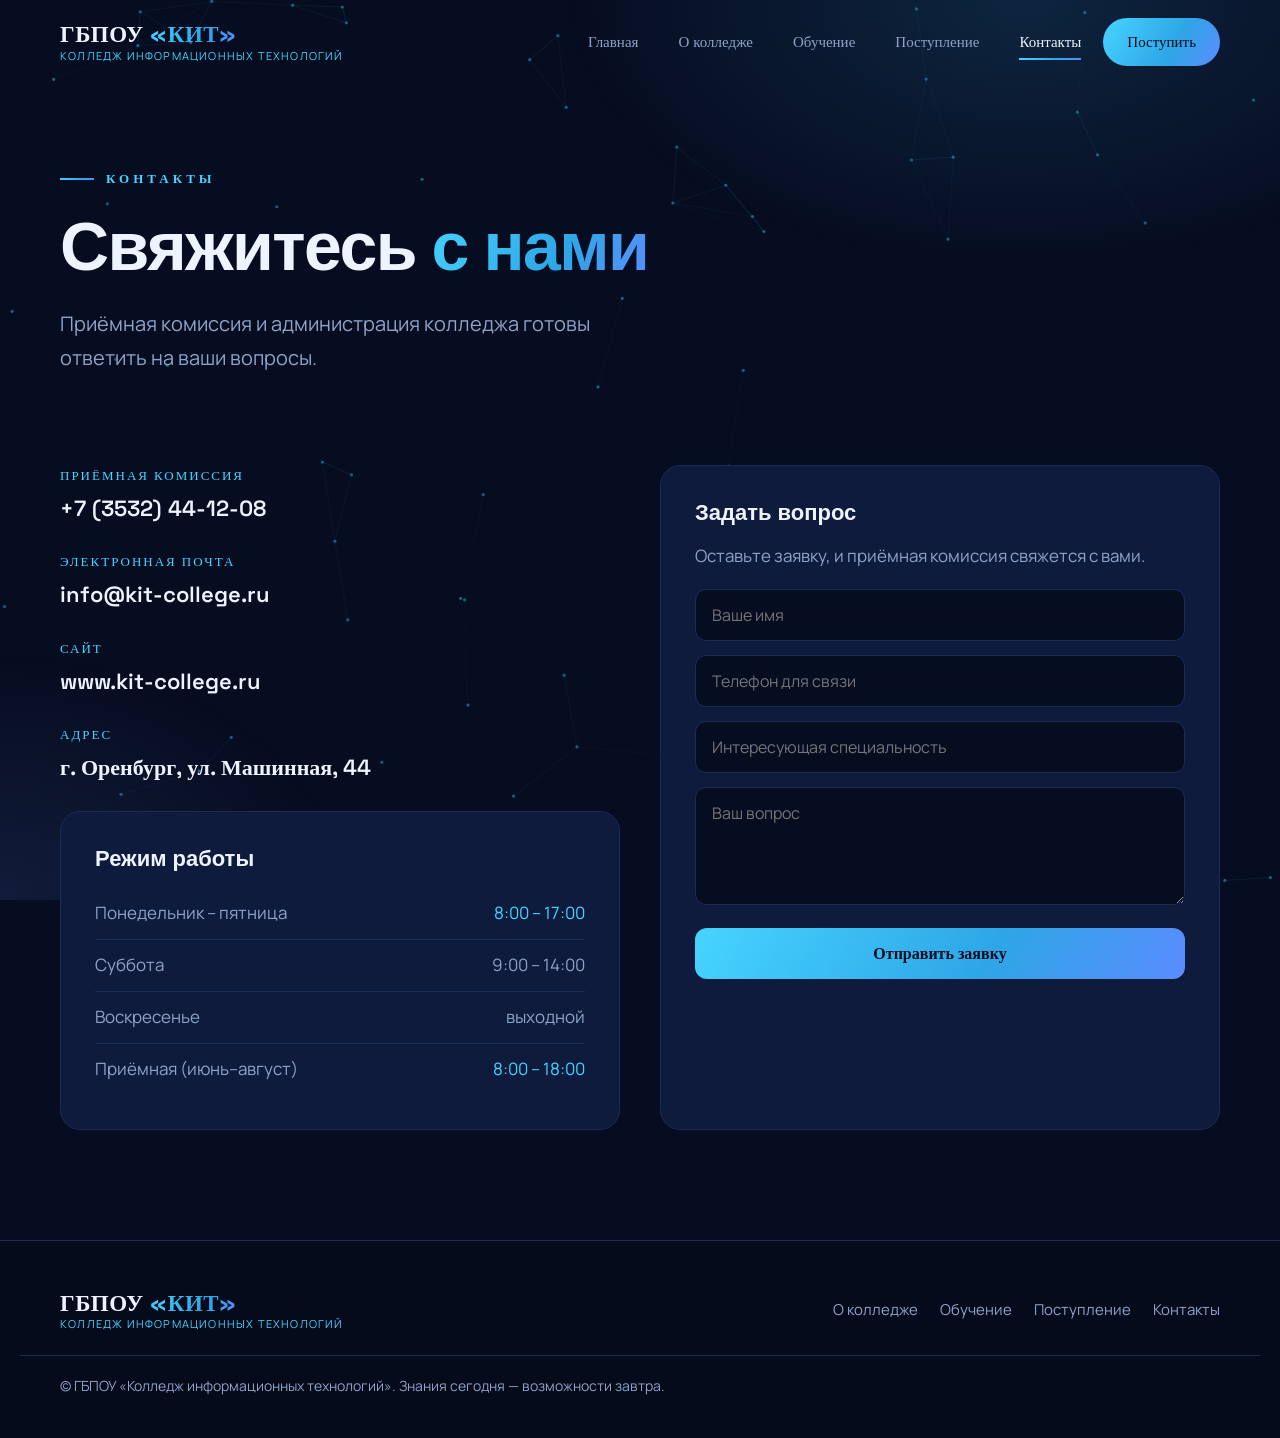
==== contacts.html @ 41d57818 "Add files via upload" ====
<!DOCTYPE html>
<html lang="ru">
<head>
<meta charset="UTF-8">
<meta name="viewport" content="width=device-width, initial-scale=1.0">
<title>Контакты — ГБПОУ «КИТ»</title>
<link rel="preconnect" href="https://fonts.googleapis.com">
<link rel="preconnect" href="https://fonts.gstatic.com" crossorigin>
<link href="https://fonts.googleapis.com/css2?family=Space+Grotesk:wght@400;500;600;700&family=Manrope:wght@400;500;600;700;800&display=swap" rel="stylesheet">
<link rel="stylesheet" href="style.css">
</head>
<body>
<div id="loader">
    <div class="loader-logo"><span class="b">ГБПОУ</span> <span class="c">«КИТ»</span></div>
    <div class="loader-bar"><i></i></div>
  </div>
<div id="prog"></div>
<canvas id="net"></canvas>
<div class="bg-glow"></div>
<header id="hdr">
    <div class="nav">
      <a href="index.html" class="brand">
        <span class="row"><span class="b">ГБПОУ</span> <span class="c">«КИТ»</span></span>
        <small>Колледж информационных технологий</small>
      </a>
      <nav class="links">
        <a href="index.html">Главная</a>
        <a href="about.html">О колледже</a>
        <a href="programs.html">Обучение</a>
        <a href="admission.html">Поступление</a>
        <a href="contacts.html" class="active">Контакты</a>
        <a href="admission.html" class="nav-cta">Поступить</a>
      </nav>
    </div>
  </header>
<main>
  <section class="page-hero">
    <div class="wrap">
      <div class="kicker reveal">Контакты</div>
      <h1 class="reveal">Свяжитесь <span class="g">с нами</span></h1>
      <p class="lead reveal">Приёмная комиссия и администрация колледжа готовы ответить на ваши вопросы.</p>
    </div>
  </section>

  <section style="padding-top:0;">
    <div class="wrap">
      <div class="contact-grid">
        <div class="reveal">
          <div class="ci"><div class="l">Приёмная комиссия</div><div class="v">+7 (3532) 44-12-08</div></div>
          <div class="ci"><div class="l">Электронная почта</div><div class="v">info@kit-college.ru</div></div>
          <div class="ci"><div class="l">Сайт</div><div class="v">www.kit-college.ru</div></div>
          <div class="ci"><div class="l">Адрес</div><div class="v">г. Оренбург, ул. Машинная, 44</div></div>
          <div class="panel" style="margin-top:8px;">
            <h3>Режим работы</h3>
            <div class="hrow"><span>Понедельник – пятница</span><span class="a">8:00 – 17:00</span></div>
            <div class="hrow"><span>Суббота</span><span>9:00 – 14:00</span></div>
            <div class="hrow"><span>Воскресенье</span><span>выходной</span></div>
            <div class="hrow"><span>Приёмная (июнь–август)</span><span class="a">8:00 – 18:00</span></div>
          </div>
        </div>
        <div class="panel reveal" style="transition-delay:.15s">
          <h3>Задать вопрос</h3>
          <p style="color:var(--muted);margin-bottom:18px;">Оставьте заявку, и приёмная комиссия свяжется с вами.</p>
          <div class="cform">
            <input type="text" placeholder="Ваше имя">
            <input type="tel" placeholder="Телефон для связи">
            <input type="text" placeholder="Интересующая специальность">
            <textarea rows="4" placeholder="Ваш вопрос"></textarea>
            <button onclick="this.textContent='Заявка отправлена ✓';this.style.opacity=.7">Отправить заявку</button>
          </div>
        </div>
      </div>
    </div>
  </section>
</main>
<footer>
    <div class="foot">
      <a href="index.html" class="brand"><span class="row"><span class="b">ГБПОУ</span> <span class="c">«КИТ»</span></span><small>Колледж информационных технологий</small></a>
      <nav><a href="about.html">О колледже</a><a href="programs.html">Обучение</a><a href="admission.html">Поступление</a><a href="contacts.html">Контакты</a></nav>
    </div>
    <div class="copy">© ГБПОУ «Колледж информационных технологий». Знания сегодня — возможности завтра.</div>
  </footer>
<script src="app.js"></script>
</body>
</html>
---- style.css ----
:root{
  --navy:#070d20; --navy-2:#0a1430; --panel:#0e1b3d; --panel-glow:#102348;
  --cyan:#2ea6e6; --cyan-bright:#46d4ff; --ice:#9fe6ff;
  --white:#eef4ff; --muted:#8ea3c8; --line:#1b2c54;
  --grad:linear-gradient(120deg,#46d4ff,#2ea6e6 60%,#5b8cff);
}
*{margin:0;padding:0;box-sizing:border-box;}
html{scroll-behavior:smooth;}
body{background:var(--navy);color:var(--white);font-family:'Manrope',sans-serif;font-size:17px;line-height:1.7;overflow-x:hidden;-webkit-font-smoothing:antialiased;}
h1,h2,h3,h4{font-family:'Space Grotesk',sans-serif;line-height:1.1;font-weight:700;}
a{text-decoration:none;color:inherit;}
::selection{background:var(--cyan);color:var(--navy);}

#net{position:fixed;inset:0;z-index:0;}
.bg-glow{position:fixed;inset:0;z-index:0;pointer-events:none;
  background:radial-gradient(ellipse 60% 50% at 80% 0%,rgba(46,166,230,.16),transparent 60%),
             radial-gradient(ellipse 50% 50% at 0% 100%,rgba(91,140,255,.12),transparent 55%);}

#loader{position:fixed;inset:0;z-index:9999;background:var(--navy);display:flex;align-items:center;justify-content:center;flex-direction:column;gap:26px;transition:opacity .8s ease,visibility .8s;}
#loader.hide{opacity:0;visibility:hidden;}
.loader-logo{font-family:'Space Grotesk';font-weight:700;font-size:38px;letter-spacing:1px;animation:markPulse 1.6s ease-in-out infinite;}
.loader-logo .b{color:var(--white);} .loader-logo .c{background:var(--grad);-webkit-background-clip:text;background-clip:text;-webkit-text-fill-color:transparent;}
.loader-bar{width:200px;height:3px;background:var(--line);border-radius:3px;overflow:hidden;}
.loader-bar i{display:block;height:100%;width:0;background:var(--grad);animation:load 1.5s ease forwards;}
@keyframes load{to{width:100%;}}
@keyframes markPulse{0%,100%{transform:scale(1);opacity:.9;}50%{transform:scale(1.05);opacity:1;}}

/* ===== ЛОГОТИП (текстовый, как в презентации) ===== */
.brand{display:flex;flex-direction:column;line-height:1.05;}
.brand .row{font-family:'Space Grotesk';font-weight:700;font-size:23px;letter-spacing:.5px;}
.brand .row .b{color:var(--white);} .brand .row .c{background:var(--grad);-webkit-background-clip:text;background-clip:text;-webkit-text-fill-color:transparent;}
.brand small{font-family:'Manrope';font-size:11px;color:var(--cyan-bright);letter-spacing:1.2px;text-transform:uppercase;margin-top:3px;}

header{position:fixed;top:0;left:0;right:0;z-index:100;transition:all .4s;}
header.scrolled{background:rgba(7,13,32,.82);backdrop-filter:blur(14px);border-bottom:1px solid var(--line);}
.nav{max-width:1240px;margin:0 auto;padding:18px 40px;display:flex;align-items:center;justify-content:space-between;transition:padding .4s;}
header.scrolled .nav{padding:12px 40px;}
nav.links{display:flex;gap:4px;align-items:center;}
nav.links a{position:relative;padding:9px 18px;font-family:'Space Grotesk';font-weight:500;font-size:15px;color:var(--muted);transition:color .3s;}
nav.links a::after{content:"";position:absolute;left:18px;right:18px;bottom:4px;height:2px;background:var(--grad);transform:scaleX(0);transform-origin:left;transition:transform .3s;}
nav.links a:hover{color:var(--white);} nav.links a:hover::after{transform:scaleX(1);}
nav.links a.active{color:var(--white);} nav.links a.active::after{transform:scaleX(1);}
.nav-cta{padding:11px 24px !important;background:var(--grad);color:var(--navy) !important;border-radius:30px;font-weight:600;transition:transform .25s,box-shadow .25s;}
.nav-cta:hover{transform:translateY(-2px);box-shadow:0 8px 26px rgba(46,166,230,.4);}
.nav-cta::after{display:none;}

.wrap{max-width:1240px;margin:0 auto;padding:0 40px;position:relative;z-index:2;}
section{position:relative;z-index:2;padding:110px 0;}
.kicker{display:inline-flex;align-items:center;gap:12px;font-family:'Space Grotesk';font-weight:600;font-size:13px;letter-spacing:4px;text-transform:uppercase;color:var(--cyan-bright);margin-bottom:20px;}
.kicker::before{content:"";width:34px;height:2px;background:var(--grad);}
.h-sec{font-size:clamp(32px,5vw,52px);margin-bottom:24px;letter-spacing:-1px;}
.h-sec .g{background:var(--grad);-webkit-background-clip:text;background-clip:text;-webkit-text-fill-color:transparent;}
.sub{color:var(--muted);font-size:19px;max-width:560px;}

.reveal{opacity:0;transform:translateY(40px);transition:opacity .9s cubic-bezier(.2,.7,.2,1),transform .9s cubic-bezier(.2,.7,.2,1);}
.reveal.in{opacity:1;transform:none;}

/* page hero */
.page-hero{padding:160px 0 90px;}
.page-hero h1{font-size:clamp(38px,6vw,68px);letter-spacing:-1.5px;margin-bottom:22px;}
.page-hero h1 .g{background:var(--grad);-webkit-background-clip:text;background-clip:text;-webkit-text-fill-color:transparent;}
.page-hero .lead{color:var(--muted);font-size:20px;max-width:560px;}

/* HERO главная */
.hero{min-height:100vh;display:flex;align-items:center;padding-top:90px;}
.hero-grid{display:grid;grid-template-columns:1.15fr .85fr;gap:40px;align-items:center;width:100%;}
.hero h1{font-size:clamp(40px,6.4vw,80px);letter-spacing:-2px;margin-bottom:26px;}
.hero h1 .line{display:block;overflow:hidden;}
.hero h1 .line span{display:inline-block;transform:translateY(105%);animation:riseUp .9s cubic-bezier(.2,.8,.2,1) forwards;}
.hero h1 .line:nth-child(2) span{animation-delay:.12s;}
.hero h1 .line:nth-child(3) span{animation-delay:.24s;}
@keyframes riseUp{to{transform:none;}}
.hero h1 .g{background:var(--grad);-webkit-background-clip:text;background-clip:text;-webkit-text-fill-color:transparent;}
.hero .lead{color:var(--muted);font-size:20px;max-width:520px;margin-bottom:14px;opacity:0;animation:fadeUp .8s ease .5s forwards;}
.hero .slogan{font-family:'Space Grotesk';font-size:19px;color:var(--ice);margin-bottom:36px;min-height:28px;opacity:0;animation:fadeUp .8s ease .65s forwards;}
.hero .slogan .cursor{display:inline-block;width:2px;background:var(--cyan-bright);margin-left:2px;animation:blink 1s steps(2) infinite;}
@keyframes blink{50%{opacity:0;}}
.hero .btns{display:flex;gap:16px;flex-wrap:wrap;opacity:0;animation:fadeUp .8s ease .8s forwards;}
@keyframes fadeUp{from{opacity:0;transform:translateY(24px);}to{opacity:1;transform:none;}}

.btn{position:relative;display:inline-flex;align-items:center;gap:10px;font-family:'Space Grotesk';font-weight:600;font-size:16px;padding:16px 34px;border-radius:34px;transition:transform .25s,box-shadow .25s;overflow:hidden;}
.btn-fill{background:var(--grad);color:var(--navy);}
.btn-fill:hover{transform:translateY(-3px);box-shadow:0 12px 34px rgba(46,166,230,.45);}
.btn-line{border:1px solid var(--line);color:var(--white);}
.btn-line:hover{border-color:var(--cyan);color:var(--cyan-bright);transform:translateY(-3px);}

.hero-visual{position:relative;height:420px;perspective:1000px;}
.glass{position:absolute;border-radius:20px;background:linear-gradient(145deg,rgba(20,38,80,.7),rgba(10,20,48,.55));border:1px solid rgba(70,212,255,.18);backdrop-filter:blur(8px);box-shadow:0 30px 80px rgba(0,0,0,.45);}
.glass.card-1{inset:20px 40px 60px 0;padding:28px;transform:rotateY(-8deg) rotateX(4deg);animation:float1 6s ease-in-out infinite;}
.glass.card-2{width:200px;right:0;bottom:10px;padding:20px;transform:rotateY(-8deg);animation:float2 5s ease-in-out infinite;}
@keyframes float1{50%{transform:rotateY(-8deg) rotateX(4deg) translateY(-14px);}}
@keyframes float2{50%{transform:rotateY(-8deg) translateY(12px);}}
.code-line{font-family:'Space Grotesk';font-size:13px;line-height:2;color:#5e83c8;}
.code-line .c{color:var(--cyan-bright);} .code-line .p{color:#7a9cff;}
.chip{display:inline-flex;align-items:center;gap:8px;font-family:'Space Grotesk';font-size:13px;color:var(--ice);background:rgba(70,212,255,.1);padding:6px 12px;border-radius:20px;border:1px solid rgba(70,212,255,.2);}
.card-2 .big{font-family:'Space Grotesk';font-weight:700;font-size:38px;background:var(--grad);-webkit-background-clip:text;background-clip:text;-webkit-text-fill-color:transparent;}
.card-2 .lbl{color:var(--muted);font-size:13px;}

.stats{display:grid;grid-template-columns:repeat(4,1fr);gap:24px;}
.stat{text-align:center;padding:34px 20px;border-radius:18px;background:linear-gradient(160deg,var(--panel),var(--navy-2));border:1px solid var(--line);position:relative;overflow:hidden;transition:transform .3s,border-color .3s;}
.stat::before{content:"";position:absolute;top:0;left:0;right:0;height:2px;background:var(--grad);transform:scaleX(0);transition:transform .5s;}
.stat:hover{transform:translateY(-6px);border-color:rgba(70,212,255,.4);}
.stat:hover::before{transform:scaleX(1);}
.stat .num{font-family:'Space Grotesk';font-weight:700;font-size:50px;background:var(--grad);-webkit-background-clip:text;background-clip:text;-webkit-text-fill-color:transparent;}
.stat .cap{color:var(--muted);font-size:15px;margin-top:6px;}

.feat-grid{display:grid;grid-template-columns:repeat(2,1fr);gap:26px;}
.feat{position:relative;padding:38px;border-radius:20px;background:linear-gradient(160deg,var(--panel),var(--navy-2));border:1px solid var(--line);transition:transform .2s ease-out,box-shadow .3s,border-color .3s;transform-style:preserve-3d;overflow:hidden;}
.feat::after{content:"";position:absolute;width:280px;height:280px;background:radial-gradient(circle,rgba(70,212,255,.14),transparent 70%);left:var(--mx,50%);top:var(--my,50%);transform:translate(-50%,-50%);opacity:0;transition:opacity .3s;pointer-events:none;}
.feat:hover{border-color:rgba(70,212,255,.4);box-shadow:0 24px 60px rgba(0,0,0,.4);}
.feat:hover::after{opacity:1;}
.feat .ic{width:60px;height:60px;border-radius:15px;background:linear-gradient(145deg,rgba(70,212,255,.2),rgba(46,166,230,.08));display:flex;align-items:center;justify-content:center;margin-bottom:20px;border:1px solid rgba(70,212,255,.2);}
.feat .ic svg{width:30px;height:30px;stroke:var(--cyan-bright);fill:none;stroke-width:2;}
.feat h3{font-size:22px;margin-bottom:10px;}
.feat p{color:var(--muted);font-size:16px;}
.feat .no{position:absolute;top:24px;right:30px;font-family:'Space Grotesk';font-weight:700;font-size:54px;color:rgba(70,212,255,.07);}

.prog-grid{display:grid;grid-template-columns:repeat(3,1fr);gap:24px;}
.prog{position:relative;padding:32px;border-radius:20px;background:var(--panel);border:1px solid var(--line);overflow:hidden;transition:transform .3s,border-color .3s;}
.prog:hover{transform:translateY(-8px);border-color:rgba(70,212,255,.45);}
.prog .bar{position:absolute;top:0;left:0;width:100%;height:4px;background:var(--grad);}
.prog .code{font-family:'Space Grotesk';font-weight:700;color:var(--cyan-bright);letter-spacing:1px;font-size:15px;}
.prog h3{font-size:20px;margin:10px 0 12px;}
.prog p{color:var(--muted);font-size:15px;}
.prog .meta{margin-top:18px;padding-top:18px;border-top:1px solid var(--line);display:flex;justify-content:space-between;font-size:14px;color:var(--muted);}
.prog .meta b{color:var(--white);font-family:'Space Grotesk';}

.skills-grid{display:grid;grid-template-columns:repeat(2,1fr);gap:26px;}

.flow{display:grid;grid-template-columns:repeat(4,1fr);gap:0;position:relative;}
.flow::before{content:"";position:absolute;top:38px;left:10%;right:10%;height:2px;background:linear-gradient(90deg,transparent,var(--line),var(--line),transparent);}
.fstep{text-align:center;padding:0 18px;position:relative;}
.fdot{width:76px;height:76px;margin:0 auto 20px;border-radius:50%;background:var(--navy-2);border:2px solid var(--line);display:flex;align-items:center;justify-content:center;font-family:'Space Grotesk';font-weight:700;font-size:26px;color:var(--cyan-bright);transition:all .4s;}
.fstep.in .fdot{border-color:var(--cyan);box-shadow:0 0 0 6px rgba(46,166,230,.12),0 0 30px rgba(70,212,255,.3);}
.fstep h3{font-size:18px;margin-bottom:8px;}
.fstep p{color:var(--muted);font-size:15px;}

.split{display:grid;grid-template-columns:1fr 1fr;gap:60px;align-items:center;}
.base-list{display:flex;flex-direction:column;gap:2px;}
.base-row{display:flex;gap:16px;align-items:flex-start;padding:16px 0;border-bottom:1px solid var(--line);transition:padding-left .3s;}
.base-row:hover{padding-left:10px;}
.base-row .dot{flex:none;width:9px;height:9px;border-radius:50%;background:var(--cyan-bright);margin-top:9px;box-shadow:0 0 10px var(--cyan-bright);}
.base-row b{font-family:'Space Grotesk';font-weight:600;display:block;font-size:16px;}
.base-row span{color:var(--muted);font-size:14px;}

.doclist{list-style:none;display:flex;flex-direction:column;gap:12px;}
.doclist li{display:flex;gap:14px;align-items:center;background:rgba(14,27,61,.6);border:1px solid var(--line);border-radius:12px;padding:16px 22px;transition:border-color .3s,transform .3s;}
.doclist li:hover{border-color:rgba(70,212,255,.4);transform:translateX(6px);}
.doclist li::before{content:"✓";color:var(--cyan-bright);font-weight:700;font-size:18px;}

.cta-band{margin:0 40px;border-radius:28px;background:linear-gradient(125deg,#0d2150,#0a1638);border:1px solid rgba(70,212,255,.2);padding:70px 50px;text-align:center;position:relative;overflow:hidden;z-index:2;}
.cta-band::before{content:"";position:absolute;inset:0;background:radial-gradient(circle at 50% 0%,rgba(70,212,255,.18),transparent 60%);}
.cta-band h2{font-size:clamp(28px,4vw,46px);margin-bottom:16px;position:relative;}
.cta-band .g{background:var(--grad);-webkit-background-clip:text;background-clip:text;-webkit-text-fill-color:transparent;}
.cta-band p{color:var(--muted);font-size:19px;margin-bottom:32px;position:relative;}

.contact-grid{display:grid;grid-template-columns:1fr 1fr;gap:40px;}
.ci{margin-bottom:24px;}
.ci .l{font-family:'Space Grotesk';font-size:13px;letter-spacing:2px;text-transform:uppercase;color:var(--cyan-bright);margin-bottom:3px;}
.ci .v{font-family:'Space Grotesk';font-weight:600;font-size:22px;}
.panel{background:var(--panel);border:1px solid var(--line);border-radius:20px;padding:34px;}
.panel h3{font-size:22px;margin-bottom:18px;}
.cform input,.cform textarea{width:100%;background:var(--navy);border:1px solid var(--line);color:var(--white);padding:14px 16px;font-family:'Manrope';font-size:16px;margin-bottom:14px;border-radius:11px;transition:border-color .3s;}
.cform input:focus,.cform textarea:focus{outline:none;border-color:var(--cyan);}
.cform button{width:100%;font-family:'Space Grotesk';font-weight:600;background:var(--grad);color:var(--navy);border:none;padding:15px;font-size:16px;border-radius:12px;cursor:pointer;transition:transform .25s,box-shadow .25s;}
.cform button:hover{transform:translateY(-2px);box-shadow:0 10px 30px rgba(46,166,230,.4);}
.hrow{display:flex;justify-content:space-between;padding:11px 0;border-bottom:1px solid var(--line);color:var(--muted);}
.hrow:last-child{border:none;} .hrow .a{color:var(--cyan-bright);}

.org{display:flex;flex-direction:column;align-items:center;}
.org-top{background:var(--grad);color:var(--navy);padding:18px 46px;border-radius:14px;font-family:'Space Grotesk';font-weight:700;font-size:20px;}
.org-connector{width:2px;height:30px;background:var(--line);}
.org-row{display:flex;gap:18px;justify-content:center;flex-wrap:wrap;}
.org-box{background:var(--panel);border:1px solid var(--line);border-radius:14px;padding:16px 24px;text-align:center;min-width:190px;transition:border-color .3s,transform .3s;}
.org-box:hover{border-color:rgba(70,212,255,.4);transform:translateY(-4px);}
.org-box b{font-family:'Space Grotesk';font-weight:600;font-size:17px;display:block;}
.org-box small{color:var(--muted);font-size:14px;}

/* ===== VIDEO SECTION ===== */
.video-section{padding-bottom:80px;}
.video-wrap{position:relative;border-radius:24px;overflow:hidden;border:1px solid rgba(70,212,255,.22);box-shadow:0 0 0 1px rgba(70,212,255,.06),0 40px 100px rgba(0,0,0,.55);background:var(--navy-2);}
.video-glow{position:absolute;inset:-2px;border-radius:26px;background:linear-gradient(135deg,rgba(70,212,255,.25),transparent 50%,rgba(91,140,255,.15));z-index:0;pointer-events:none;}
.college-video{width:100%;display:block;border-radius:22px;position:relative;z-index:1;max-height:600px;object-fit:cover;}
.video-overlay{position:absolute;inset:0;z-index:2;display:flex;flex-direction:column;align-items:center;justify-content:center;gap:20px;background:linear-gradient(135deg,rgba(7,13,32,.72),rgba(10,20,48,.6));transition:opacity .5s ease;cursor:pointer;border-radius:22px;}
.play-btn{width:90px;height:90px;border-radius:50%;background:var(--grad);border:none;cursor:pointer;display:flex;align-items:center;justify-content:center;color:var(--navy);transition:transform .3s,box-shadow .3s;box-shadow:0 0 0 0 rgba(70,212,255,.4);}
.play-btn:hover{transform:scale(1.1);box-shadow:0 0 0 18px rgba(70,212,255,.15),0 20px 50px rgba(46,166,230,.5);}
.play-btn svg{width:40px;height:40px;margin-left:5px;}
.play-label{font-family:'Space Grotesk';font-weight:600;font-size:18px;color:var(--ice);letter-spacing:1px;}
.video-overlay:hover .play-btn{transform:scale(1.12);box-shadow:0 0 0 22px rgba(70,212,255,.12),0 24px 60px rgba(46,166,230,.55);}

footer{position:relative;z-index:2;border-top:1px solid var(--line);padding:50px 0 40px;background:rgba(5,10,26,.6);}
.foot{max-width:1240px;margin:0 auto;padding:0 40px;display:flex;justify-content:space-between;flex-wrap:wrap;gap:24px;align-items:center;}
.foot nav{display:flex;gap:22px;flex-wrap:wrap;}
.foot nav a{color:var(--muted);font-size:15px;transition:color .3s;}
.foot nav a:hover{color:var(--cyan-bright);}
.copy{max-width:1240px;margin:26px auto 0;padding:18px 40px 0;border-top:1px solid var(--line);color:var(--muted);font-size:14px;}

#prog{position:fixed;top:0;left:0;height:3px;width:0;background:var(--grad);z-index:200;transition:width .1s;}

@media(max-width:980px){
  nav.links{display:none;}
  .hero-grid,.split,.contact-grid{grid-template-columns:1fr;}
  .hero-visual{height:300px;margin-top:20px;}
  .stats,.feat-grid,.prog-grid,.flow,.skills-grid{grid-template-columns:1fr 1fr;}
  .flow::before{display:none;}
  section{padding:80px 0;}
}
@media(max-width:560px){
  .stats,.feat-grid,.prog-grid,.flow,.skills-grid{grid-template-columns:1fr;}
  .wrap,.nav{padding-left:22px;padding-right:22px;}
}
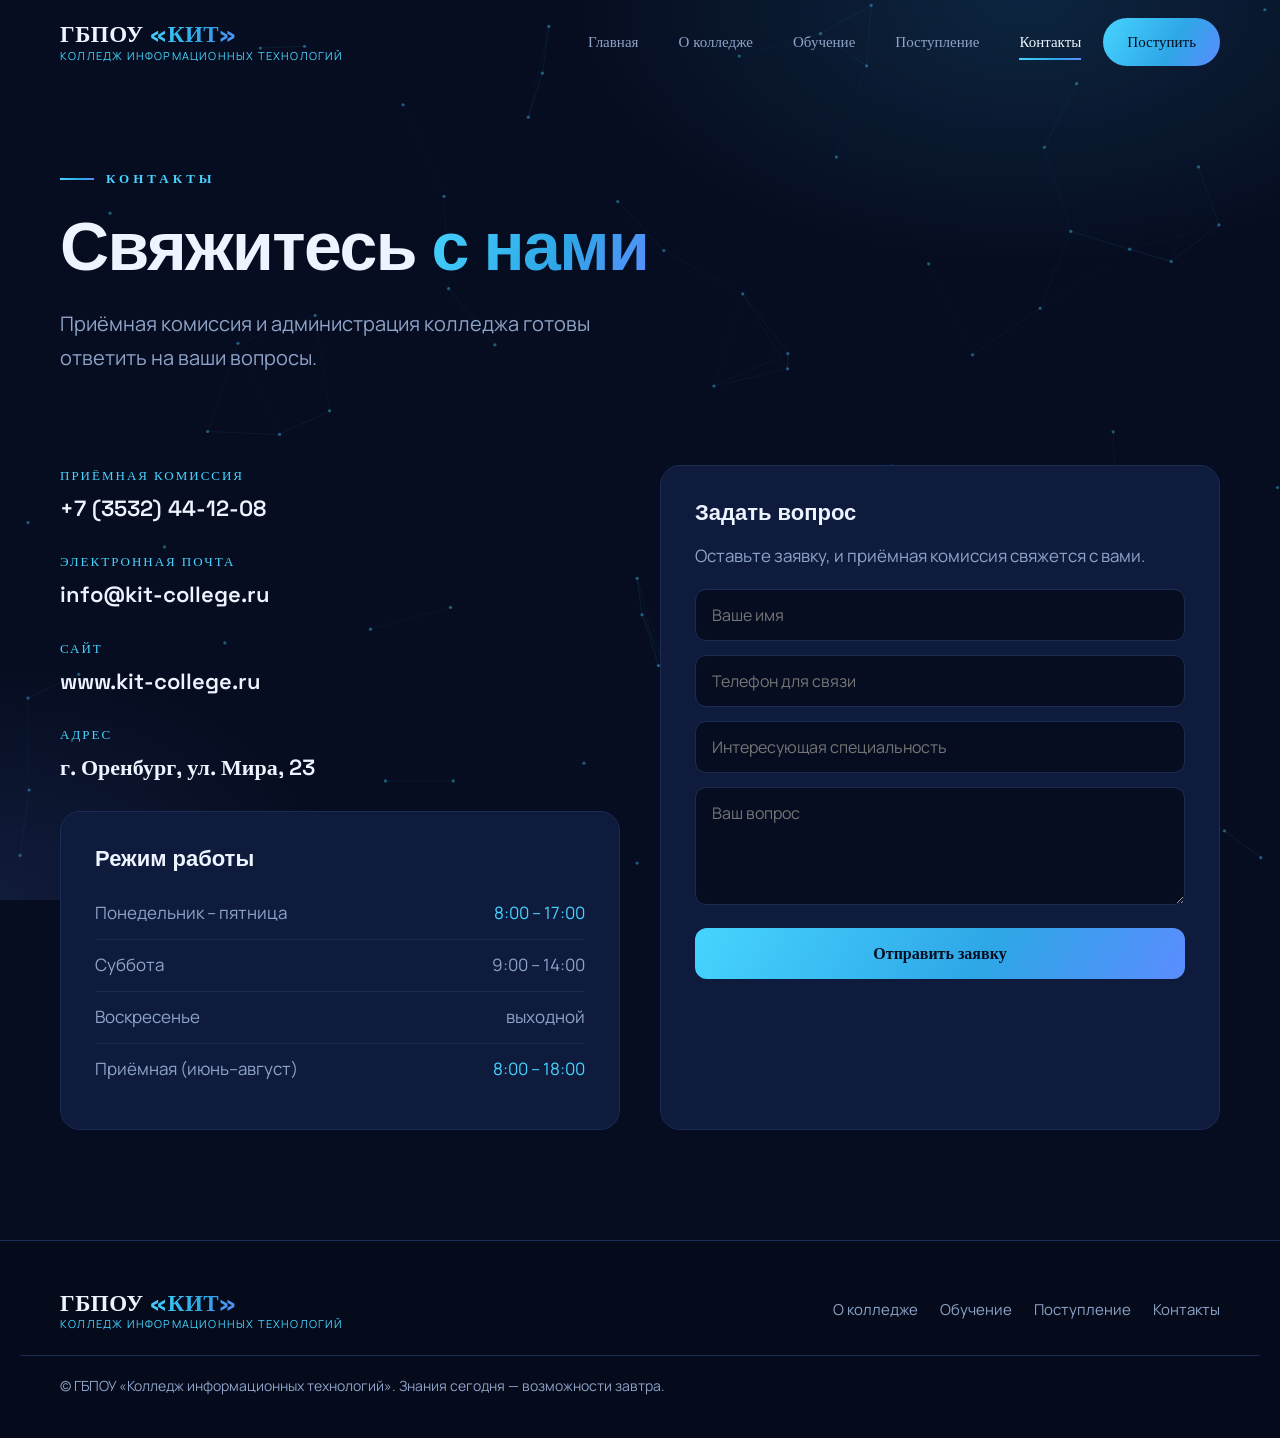
==== commit f55ec573: "Add files via upload" ====
--- a/contacts.html
+++ b/contacts.html
@@ -49,7 +49,7 @@
           <div class="ci"><div class="l">Приёмная комиссия</div><div class="v">+7 (3532) 44-12-08</div></div>
           <div class="ci"><div class="l">Электронная почта</div><div class="v">info@kit-college.ru</div></div>
           <div class="ci"><div class="l">Сайт</div><div class="v">www.kit-college.ru</div></div>
-          <div class="ci"><div class="l">Адрес</div><div class="v">г. Оренбург, ул. Машинная, 44</div></div>
+          <div class="ci"><div class="l">Адрес</div><div class="v">г. Оренбург, ул. Мира, 23</div></div>
           <div class="panel" style="margin-top:8px;">
             <h3>Режим работы</h3>
             <div class="hrow"><span>Понедельник – пятница</span><span class="a">8:00 – 17:00</span></div>
